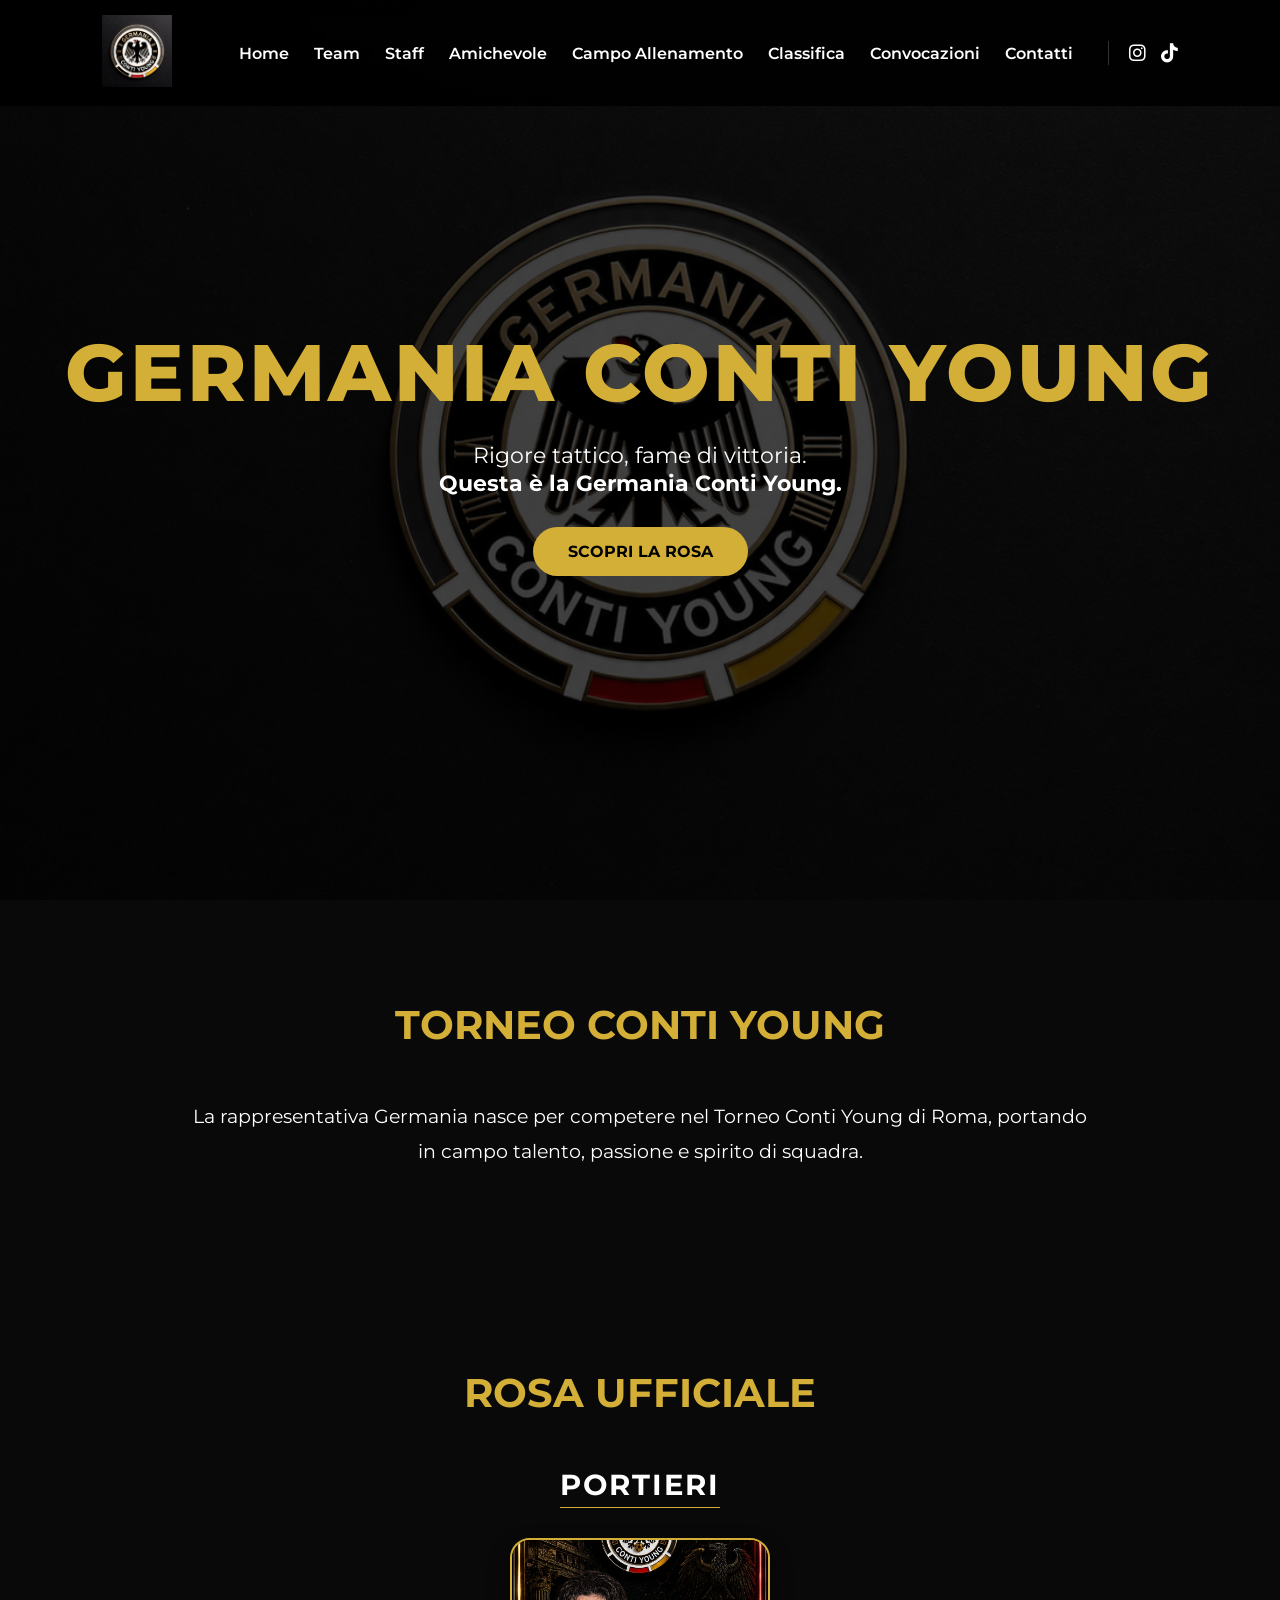
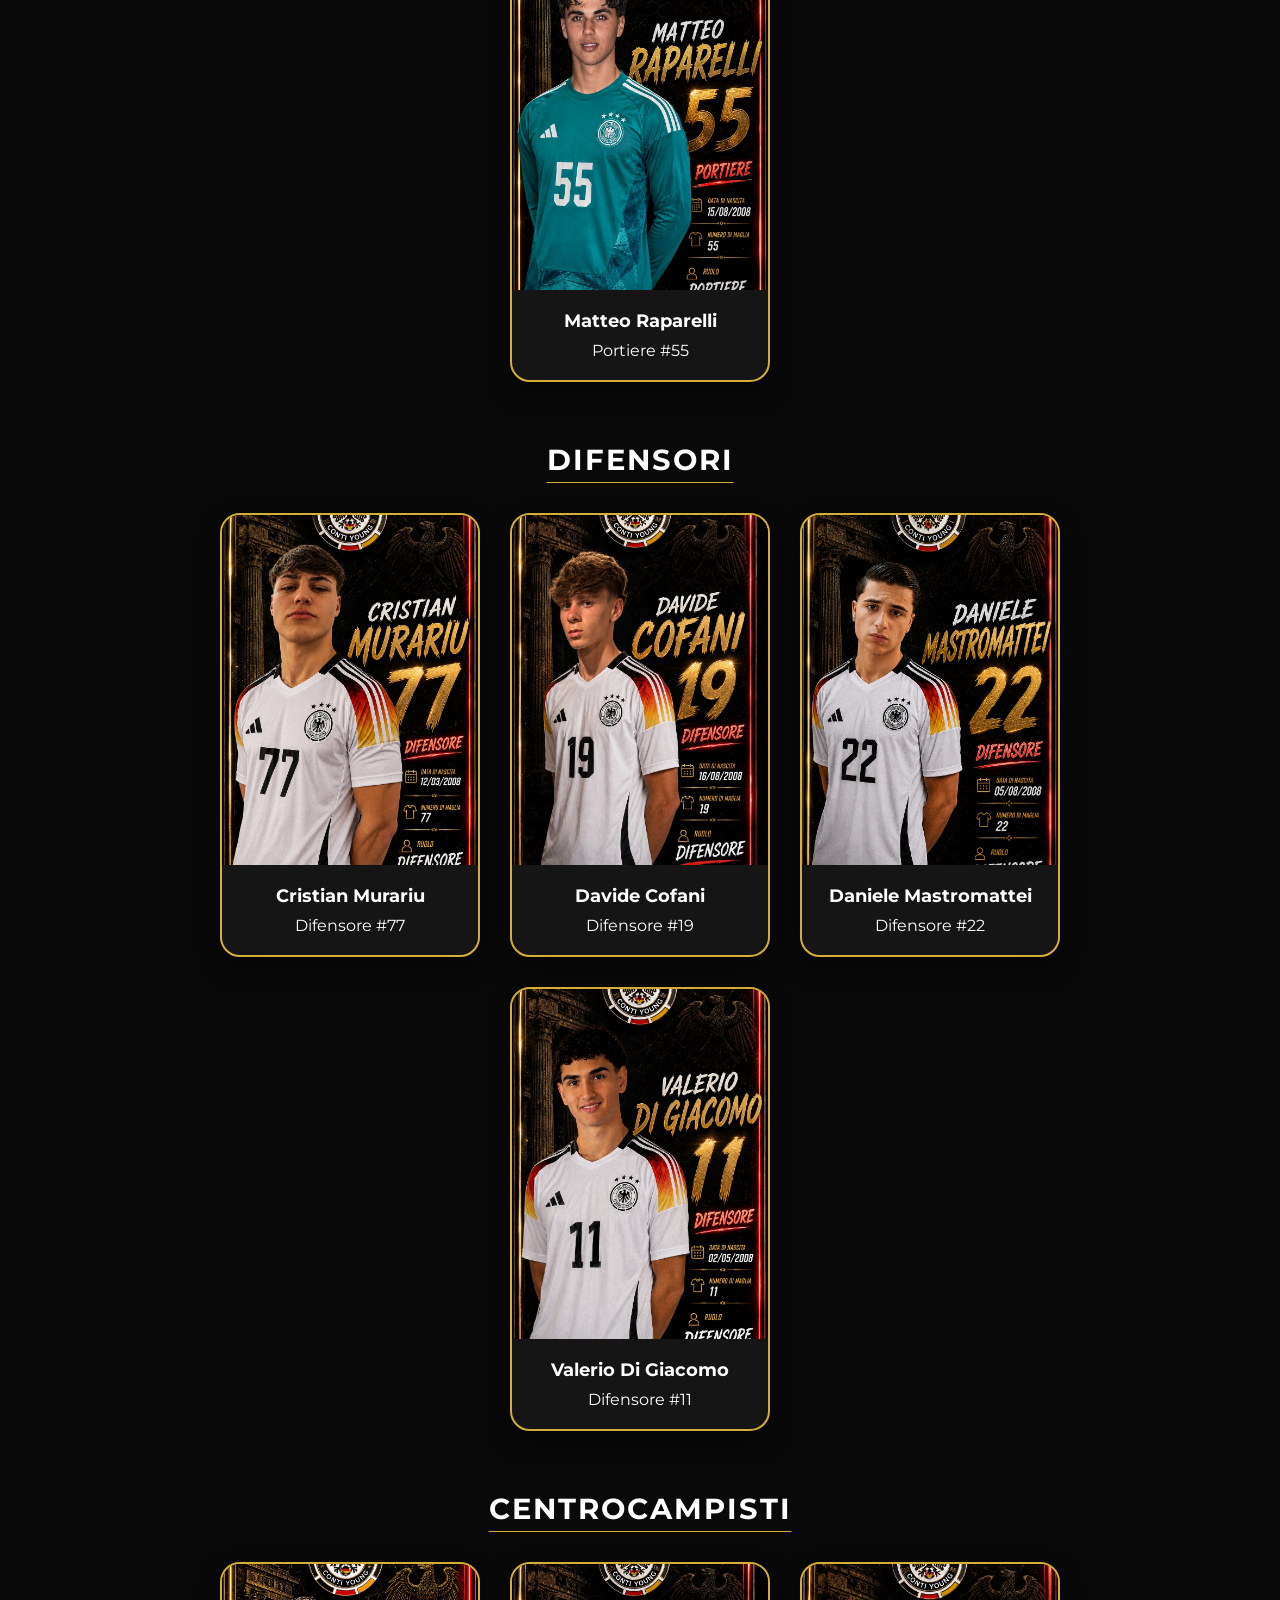
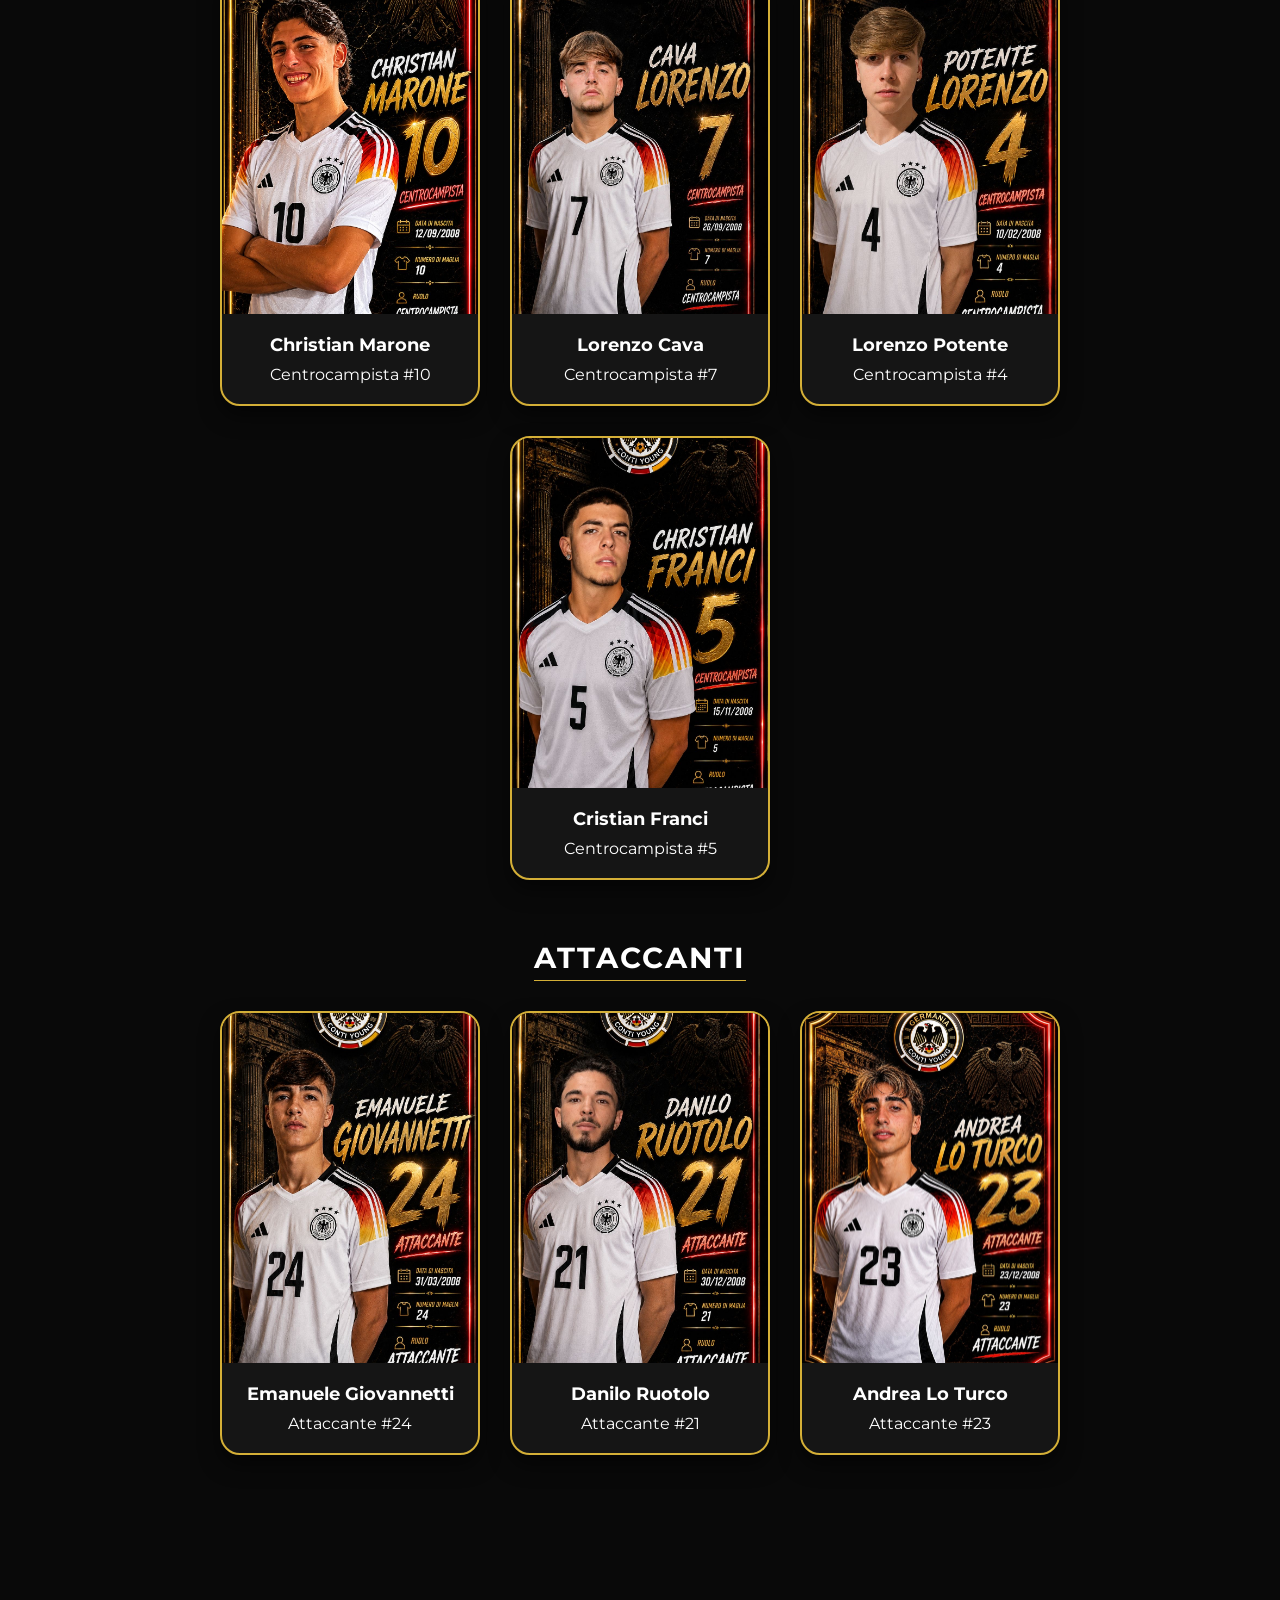
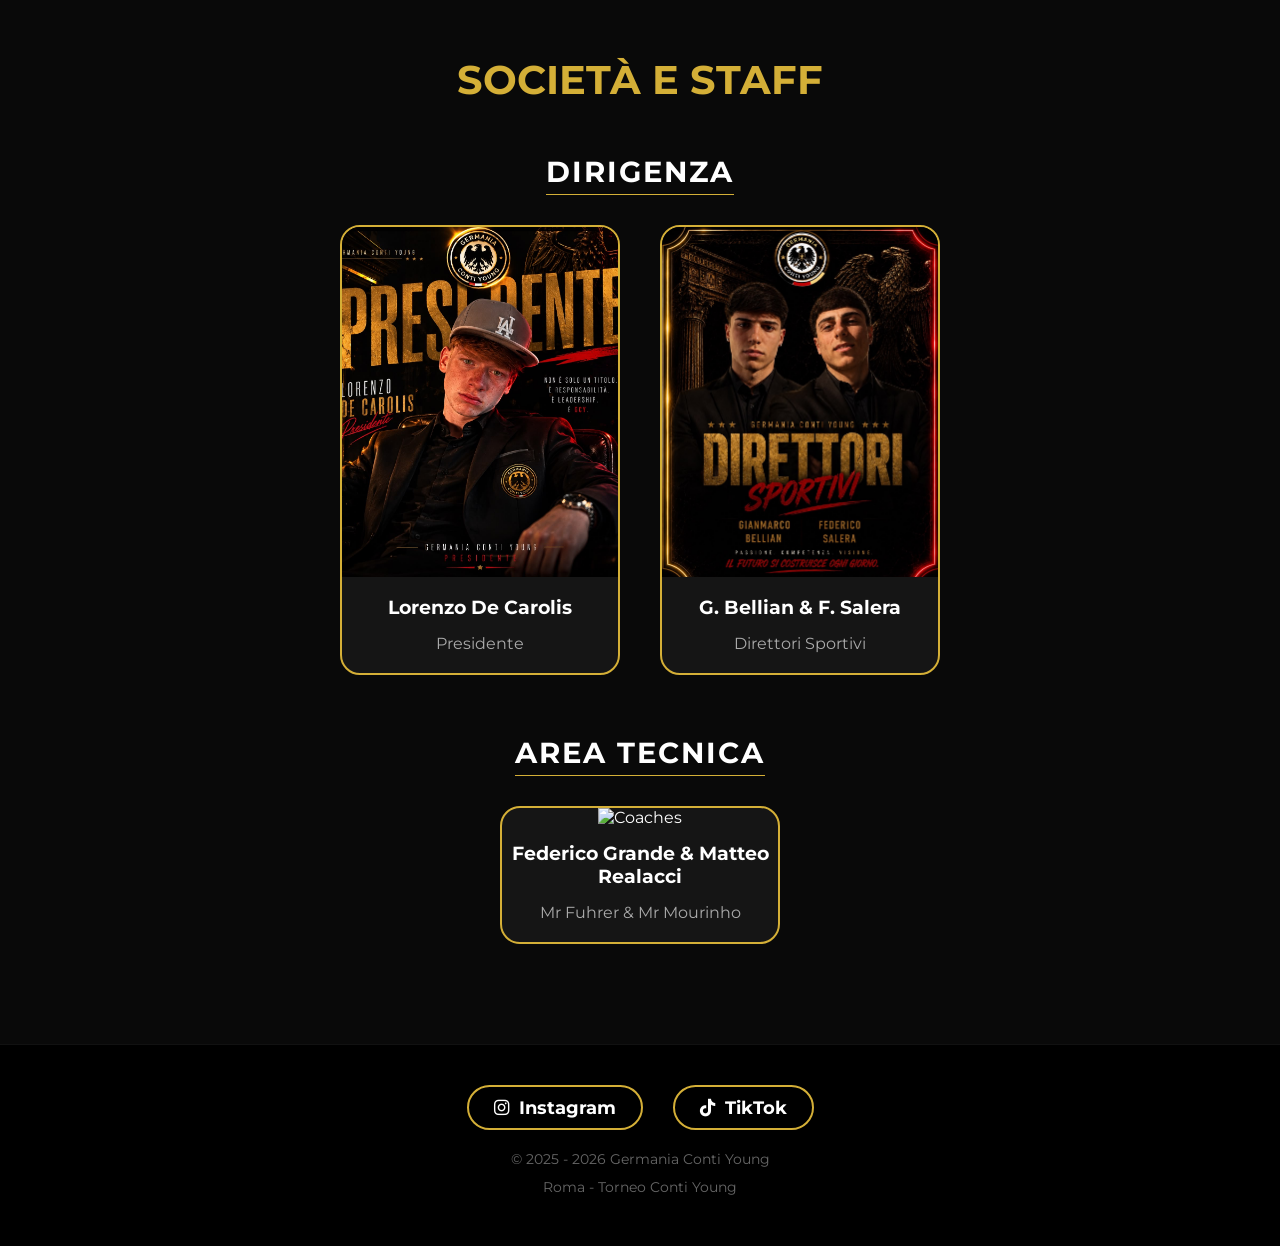
==== index.html @ 2067d57b "Update index.html" ====
<!DOCTYPE html>
<html lang="it">

<head>
    <meta charset="UTF-8">
    <!-- FORZATURA DESKTOP SU MOBILE -->
    <meta name="viewport" content="width=1200">
    <title>Germania Conti Young</title>
    <meta name="description" content="Strumento online per la gestione e il calcolo dei conti per i tornei della Germania Conti Young di Roma. Scopri la rosa ufficiale, la classifica e lo staff.">
    <link rel="icon" type="image/png" href="logoppp.JPG">
    <link rel="apple-touch-icon" href="logoppp.JPG">
    <link rel="stylesheet" href="https://cdnjs.cloudflare.com/ajax/libs/font-awesome/6.4.2/css/all.min.css">
    <link rel="stylesheet" href="style.css">
    <link href="https://fonts.googleapis.com/css2?family=Montserrat:wght@300;400;600;700;800&display=swap" rel="stylesheet">
</head>

<body>

<header>
    <nav class="navbar">
        <div class="logo">
            <img src="logoppp.JPG" alt="Logo">
        </div>
        <ul>
            <li><a href="#home">Home</a></li>
            <li><a href="#team">Team</a></li>
            <li><a href="#staff">Staff</a></li>
            <li class="dropdown">
                <a class="dropbtn">Amichevole</a>
                <div class="dropdown-content">
                    <a href="partita.html" class="dropdown-link">vs Galles</a>
                </div>
            </li>
            <li><a href="campo.html">Campo Allenamento</a></li>
            <li><a href="classifica.html">Classifica</a></li>
            <!-- NUOVA VOCE MENU CONVOCAZIONI -->
            <li><a href="convocazioni.html">Convocazioni</a></li>
            <!-- VOCE RIPRISTINATA -->
            <li><a href="#contatti">Contatti</a></li>
            <li class="nav-social">
                <a href="https://www.instagram.com/germania_torneicontiyoung?utm_source=qr" target="_blank" aria-label="Instagram"><i class="fab fa-instagram"></i></a>
                <a href="https://www.tiktok.com/@germania_torneiconti2k26?_r=1&_t=ZN-96xFqH0A2fG" target="_blank" aria-label="TikTok"><i class="fab fa-tiktok"></i></a>
            </li>
        </ul>
    </nav>

    <div class="hero" id="home">
        <div class="overlay"></div>
        <div class="hero-content">
            <h1>GERMANIA CONTI YOUNG</h1>
            <p>Rigore tattico, fame di vittoria.<br>
                <b>Questa è la Germania Conti Young.</b></p>
            <a href="#team" class="btn">SCOPRI LA ROSA</a>
        </div>
    </div>
</header>

<section class="about">
    <h2>TORNEO CONTI YOUNG</h2>
    <p>
        La rappresentativa Germania nasce per competere nel Torneo Conti Young di Roma,
        portando in campo talento, passione e spirito di squadra.
    </p>
</section>

<section id="team">
    <h2>ROSA UFFICIALE</h2>

    <h3 class="role-title">PORTIERI</h3>
    <div class="cards" style="margin-bottom: 60px;">
        <div class="player-card" style="cursor: pointer;" onclick="window.open('giocatore.html?id=raparelli', '_blank')">
            <img src="rapa.JPG" alt="Matteo Raparelli">
            <div class="info">
                <h3>Matteo Raparelli</h3>
                <p>Portiere #55</p>
            </div>
        </div>
    </div>

    <h3 class="role-title">DIFENSORI</h3>
    <div class="cards" style="margin-bottom: 60px;">
        <div class="player-card" style="cursor: pointer;" onclick="window.open('giocatore.html?id=muraru', '_blank')">
            <img src="ciccio.JPG" alt="Cristian Muraru">
            <div class="info">
                <h3>Cristian Murariu</h3>
                <p>Difensore #77</p>
            </div>
        </div>

        <div class="player-card" style="cursor: pointer;" onclick="window.open('giocatore.html?id=cofani', '_blank')">
            <img src="jag.JPG" alt="Jaguaro">
            <div class="info">
                <h3>Davide Cofani</h3>
                <p>Difensore #19</p>
            </div>
        </div>

        <div class="player-card" style="cursor: pointer;" onclick="window.open('giocatore.html?id=mastromattei', '_blank')">
            <img src="mastro.JPG" alt="Daniele Mastromattei">
            <div class="info">
                <h3>Daniele Mastromattei</h3>
                <p>Difensore #22</p>
            </div>
        </div>

        <div class="player-card" style="cursor: pointer;" onclick="window.open('giocatore.html?id=digiacomo', '_blank')">
            <img src="diggia.JPG" alt="Valerio Di Giacomo">
            <div class="info">
                <h3>Valerio Di Giacomo</h3>
                <p>Difensore #11</p>
            </div>
        </div>
    </div>

    <h3 class="role-title">CENTROCAMPISTI</h3>
    <div class="cards" style="margin-bottom: 60px;">
        <div class="player-card" style="cursor: pointer;" onclick="window.open('giocatore.html?id=marone', '_blank')">
            <img src="wallu.JPG" alt="Christian Marone">
            <div class="info">
                <h3>Christian Marone</h3>
                <p>Centrocampista #10</p>
            </div>
        </div>

        <div class="player-card" style="cursor: pointer;" onclick="window.open('giocatore.html?id=cava', '_blank')">
            <img src="dude.JPG" alt="Lorenzo Cava">
            <div class="info">
                <h3>Lorenzo Cava</h3>
                <p>Centrocampista #7</p>
            </div>
        </div>

        <div class="player-card" style="cursor: pointer;" onclick="window.open('giocatore.html?id=potente', '_blank')">
            <img src="potix.JPG" alt="Lorenzo Potente">
            <div class="info">
                <h3>Lorenzo Potente</h3>
                <p>Centrocampista #4</p>
            </div>
        </div>

        <div class="player-card" style="cursor: pointer;" onclick="window.open('giocatore.html?id=franci', '_blank')">
            <img src="bryan.JPG" alt="Cristian Franci">
            <div class="info">
                <h3>Cristian Franci</h3>
                <p>Centrocampista #5</p>
            </div>
        </div>
    </div>

    <h3 class="role-title">ATTACCANTI</h3>
    <div class="cards">
        <div class="player-card" style="cursor: pointer;" onclick="window.open('giocatore.html?id=giovannetti', '_blank')">
            <img src="giova.JPG" alt="Emanuele Giovannetti">
            <div class="info">
                <h3>Emanuele Giovannetti</h3>
                <p>Attaccante #24</p>
            </div>
        </div>

        <div class="player-card" style="cursor: pointer;" onclick="window.open('giocatore.html?id=ruotolo', '_blank')">
            <img src="chinese.JPG" alt="Danilo Ruotolo">
            <div class="info">
                <h3>Danilo Ruotolo</h3>
                <p>Attaccante #21</p>
            </div>
        </div>

        <div class="player-card" style="cursor: pointer;" onclick="window.open('giocatore.html?id=loturco', '_blank')">
            <img src="lo turco.JPG" alt="Andrea Lo Turco">
            <div class="info">
                <h3>Andrea Lo Turco</h3>
                <p>Attaccante #23</p>
            </div>
        </div>
    </div>
</section>

<section id="staff">
    <h2>SOCIETÀ E STAFF</h2>
    
    <h3 class="role-title">DIRIGENZA</h3>
    <div class="staff-grid" style="margin-bottom: 60px;">
        <div class="staff-card">
            <img src="pres.JPG" alt="Lorenzo De Carolis - Presidente">
            <h3>Lorenzo De Carolis</h3>
            <p>Presidente</p>
        </div>
        
        <div class="staff-card">
            <img src="ds.JPG" alt="Gianmarco Bellian & Federico Salera - Direttori Sportivi">
            <h3>G. Bellian & F. Salera</h3>
            <p>Direttori Sportivi</p>
        </div>
    </div>

    <h3 class="role-title">AREA TECNICA</h3>
    <div class="staff-grid">
        <div class="staff-card">
            <img src="coaches.JPG" alt="Coaches">
            <h3>Federico Grande & Matteo Realacci</h3>
            <p>Mr Fuhrer & Mr Mourinho</p>
        </div>
    </div>
</section>

<footer id="contatti">
    <div class="footer-social">
        <a href="https://www.instagram.com/germania_torneicontiyoung?utm_source=qr" target="_blank" class="instagram"><i class="fab fa-instagram"></i> Instagram</a>
        <a href="https://www.tiktok.com/@germania_torneiconti2k26?_r=1&_t=ZN-96xFqH0A2fG" target="_blank" class="tiktok"><i class="fab fa-tiktok"></i> TikTok</a>
    </div>
    <p style="margin-top: 20px;">© 2025 - 2026 Germania Conti Young</p>
    <p>Roma - Torneo Conti Young</p>
</footer>

<script src="script.js"></script>
</body>
</html>
---- style.css ----
/* ==========================================
   STILI DI BASE E STRUTTURA DEL SITO
   ========================================== */
* {
    margin: 0;
    padding: 0;
    box-sizing: border-box;
    font-family: 'Montserrat', sans-serif;
    scroll-behavior: smooth;
}

body {
    background: #090909;
    color: white;
    overflow-x: hidden;
}

/* NAVBAR FISSA IN ALTO */
.navbar {
    position: fixed;
    top: 0;
    width: 100%;
    display: flex;
    justify-content: space-between;
    align-items: center;
    padding: 15px 8%;
    background: rgba(0, 0, 0, 0.9);
    backdrop-filter: blur(10px);
    z-index: 1000;
}

.logo img {
    width: 70px;
}

.navbar ul {
    display: flex;
    gap: 25px;
    list-style: none;
    align-items: center;
}

.navbar a {
    text-decoration: none;
    color: white;
    font-weight: 600;
    transition: .3s;
    cursor: pointer;
}

.navbar a:hover {
    color: #d4af37;
}

/* ICONE SOCIAL NAVBAR */
.nav-social {
    display: flex;
    gap: 15px;
    margin-left: 10px;
    border-left: 1px solid #333;
    padding-left: 20px;
}

.nav-social a {
    font-size: 1.2rem;
    transition: 0.3s ease;
    color: white;
}

.nav-social a:hover {
    transform: scale(1.2);
    color: #d4af37;
}

/* MENU A TENDINA (DROPDOWN) */
.dropdown {
    position: relative;
    display: inline-block;
}

.dropdown .dropbtn {
    padding: 10px 0;
    user-select: none;
}

.dropdown-content {
    display: none;
    position: absolute;
    top: 100%;
    left: 50%;
    transform: translateX(-50%);
    background: #151515;
    border: 2px solid #d4af37;
    border-radius: 12px;
    min-width: 200px;
    box-shadow: 0px 8px 20px rgba(0, 0, 0, 0.6);
    z-index: 1100;
    overflow: hidden;
    margin-top: 5px;
}

/* MOSTRA IL MENU DROPDOWN AL PASSAGGIO DEL MOUSE (HOVER) */
.dropdown:hover .dropdown-content {
    display: flex;
    flex-direction: column;
}

.dropdown-link {
    padding: 15px 20px;
    color: white !important;
    text-align: center;
    font-weight: 600;
    text-transform: uppercase;
    font-size: 0.9rem;
    letter-spacing: 1px;
    border-bottom: 1px solid #252525;
    transition: .3s ease;
    display: block;
}

.dropdown-link:last-child {
    border-bottom: none;
}

.dropdown-link:hover {
    background: #d4af37;
    color: black !important;
}

/* HERO STRUTTURA - RIPRISTINATO SFONDO ORIGINALE */
.hero {
    height: 100vh;
    background: url('logo Germania.PNG');
    background-size: cover;
    background-position: center;
    position: relative;
    display: flex;
    justify-content: center;
    align-items: center;
    text-align: center;
}

.overlay {
    position: absolute;
    width: 100%;
    height: 100%;
    background: rgba(0, 0, 0, .75);
}

.hero-content {
    position: relative;
    z-index: 2;
}

.hero h1 {
    font-size: 5rem;
    font-weight: 800;
    color: #d4af37;
    letter-spacing: 3px;
}

.hero p {
    margin-top: 20px;
    font-size: 1.4rem;
}

.btn {
    display: inline-block;
    margin-top: 30px;
    padding: 15px 35px;
    background: #d4af37;
    color: black;
    font-weight: 700;
    text-decoration: none;
    border-radius: 50px;
    transition: .4s;
}

.btn:hover {
    transform: translateY(-5px);
}

/* SEZIONI E CORREZIONE SCROLL-MARGIN */
section {
    padding: 100px 10%;
    scroll-margin-top: 140px;
}

h2 {
    text-align: center;
    margin-bottom: 50px;
    font-size: 2.5rem;
    color: #d4af37;
    text-transform: uppercase;
}

.role-title {
    text-align: center;
    font-size: 1.8rem;
    color: #ffffff;
    margin-bottom: 30px;
    letter-spacing: 2px;
    border-bottom: 1px solid #d4af37;
    display: inline-block;
    left: 50%;
    transform: translateX(-50%);
    position: relative;
    padding-bottom: 5px;
}

.about p {
    max-width: 900px;
    margin: auto;
    text-align: center;
    font-size: 1.2rem;
    line-height: 1.8;
}

/* CARD CONTENITORI E FIGURINE REATTIVE - RIPRISTINATI I CONTORNI GRANDI */
.cards {
    display: flex;
    justify-content: center;
    gap: 30px;
    flex-wrap: wrap;
}

.player-card {
    width: 260px;
    background: #151515;
    border-radius: 20px;
    overflow: hidden;
    border: 2px solid #d4af37; /* Bordo grande originale */
    box-shadow: 0 10px 20px rgba(0, 0, 0, .5);
    transition: transform 0.3s ease, box-shadow 0.3s ease;
}

.player-card:hover {
    transform: translateY(-8px);
    box-shadow: 0 15px 25px rgba(212, 175, 55, 0.3);
}

.player-card img {
    width: 100%;
    height: 350px;
    object-fit: cover;
    display: block;
}

.info {
    padding: 20px;
    text-align: center;
}

.info h3 {
    margin-bottom: 10px;
    font-size: 1.1rem;
}

/* STAFF ED ALLENATORI */
.staff-grid {
    display: flex;
    justify-content: center;
    gap: 40px;
    flex-wrap: wrap;
}

.staff-card {
    width: 280px;
    background: #151515;
    border-radius: 20px;
    overflow: hidden;
    text-align: center;
    border: 2px solid #d4af37;
}

.staff-card img {
    width: 100%;
    height: 350px;
    object-fit: cover;
}

.staff-card h3 {
    margin: 15px 0;
}

.staff-card p {
    padding-bottom: 20px;
    color: #aaa;
}

/* RISULTATI */
.result-card {
    max-width: 700px;
    margin: auto;
    background: linear-gradient(135deg, #111, #222);
    padding: 50px;
    text-align: center;
    border: 2px solid #d4af37;
    border-radius: 20px;
}

.result-card h3 {
    font-size: 2rem;
    color: #d4af37;
    margin-bottom: 10px;
}

.result-card span {
    color: #888;
    font-size: .9rem;
}

/* CARD MVP AGGIORNATA: IMMAGINE INTERA */
.mvp-card-vertical {
    max-width: 500px;
    margin: auto;
    background: #151515;
    border: 2px solid #d4af37;
    border-radius: 20px;
    overflow: hidden;
    display: flex;
    flex-direction: column; 
    align-items: center;
    box-shadow: 0 10px 25px rgba(0,0,0,0.5);
}

.mvp-card-vertical img {
    width: 100%;
    height: auto;
    max-height: 550px;
    object-fit: contain;
    display: block;
    background: #090909;
}

.mvp-card-vertical .info {
    padding: 25px;
    text-align: center;
    width: 100%;
    background: #151515;
}

.mvp-card-vertical .info h3 {
    font-size: 1.6rem;
    color: #d4af37;
    margin-bottom: 12px;
}

.mvp-card-vertical .info p {
    font-size: 1.05rem;
    line-height: 1.6;
    color: #ffffff;
}

/* SOCIAL FOOTER SECTION */
.footer-social {
    display: flex;
    justify-content: center;
    gap: 30px;
    margin-bottom: 10px;
}

.footer-social a {
    text-decoration: none;
    color: white;
    font-weight: 700;
    font-size: 1.1rem;
    padding: 10px 25px;
    border-radius: 50px;
    border: 2px solid #d4af37;
    transition: 0.3s ease;
    display: inline-flex;
    align-items: center;
    gap: 10px;
}

.footer-social a:hover {
    background: #d4af37;
    color: black;
    transform: translateY(-3px);
}

footer {
    background: black;
    padding: 40px 0;
    text-align: center;
    color: #666;
    font-size: .9rem;
    border-top: 1px solid #111;
}

footer p {
    margin-bottom: 10px;
}
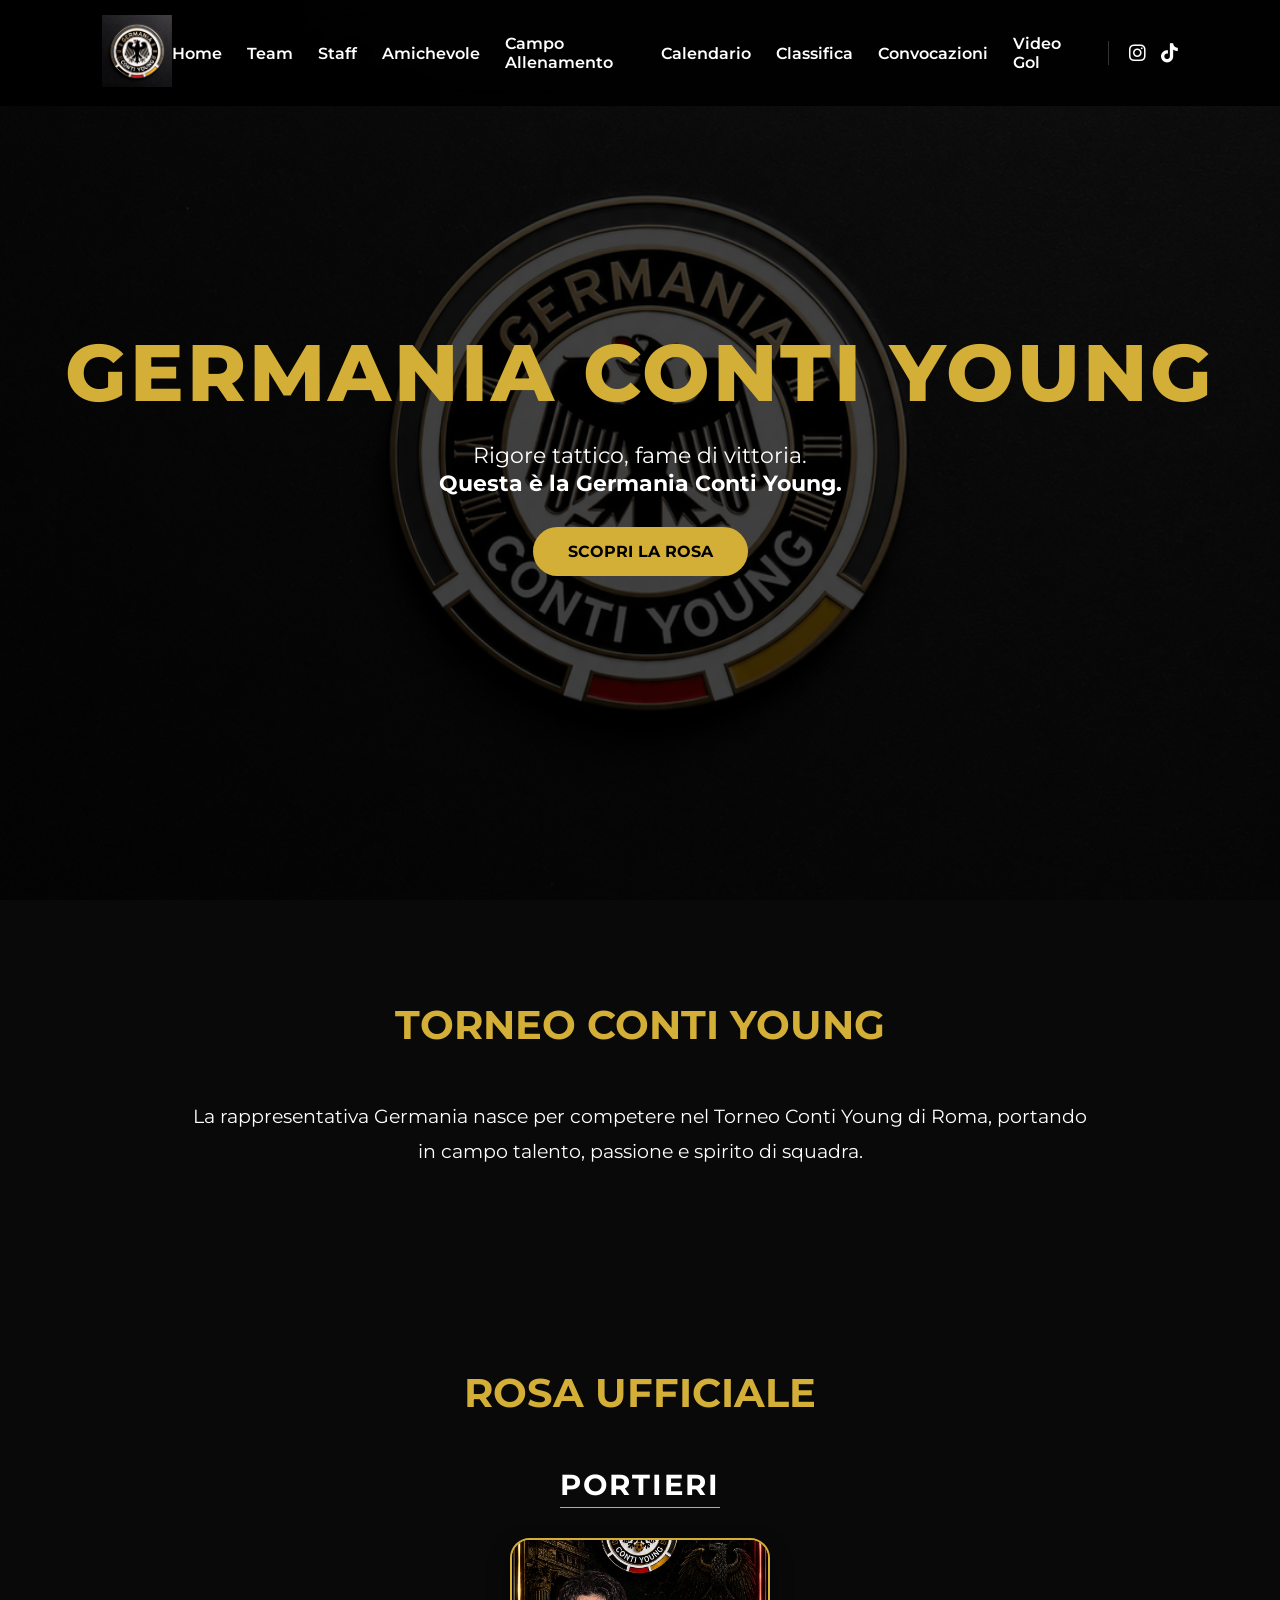
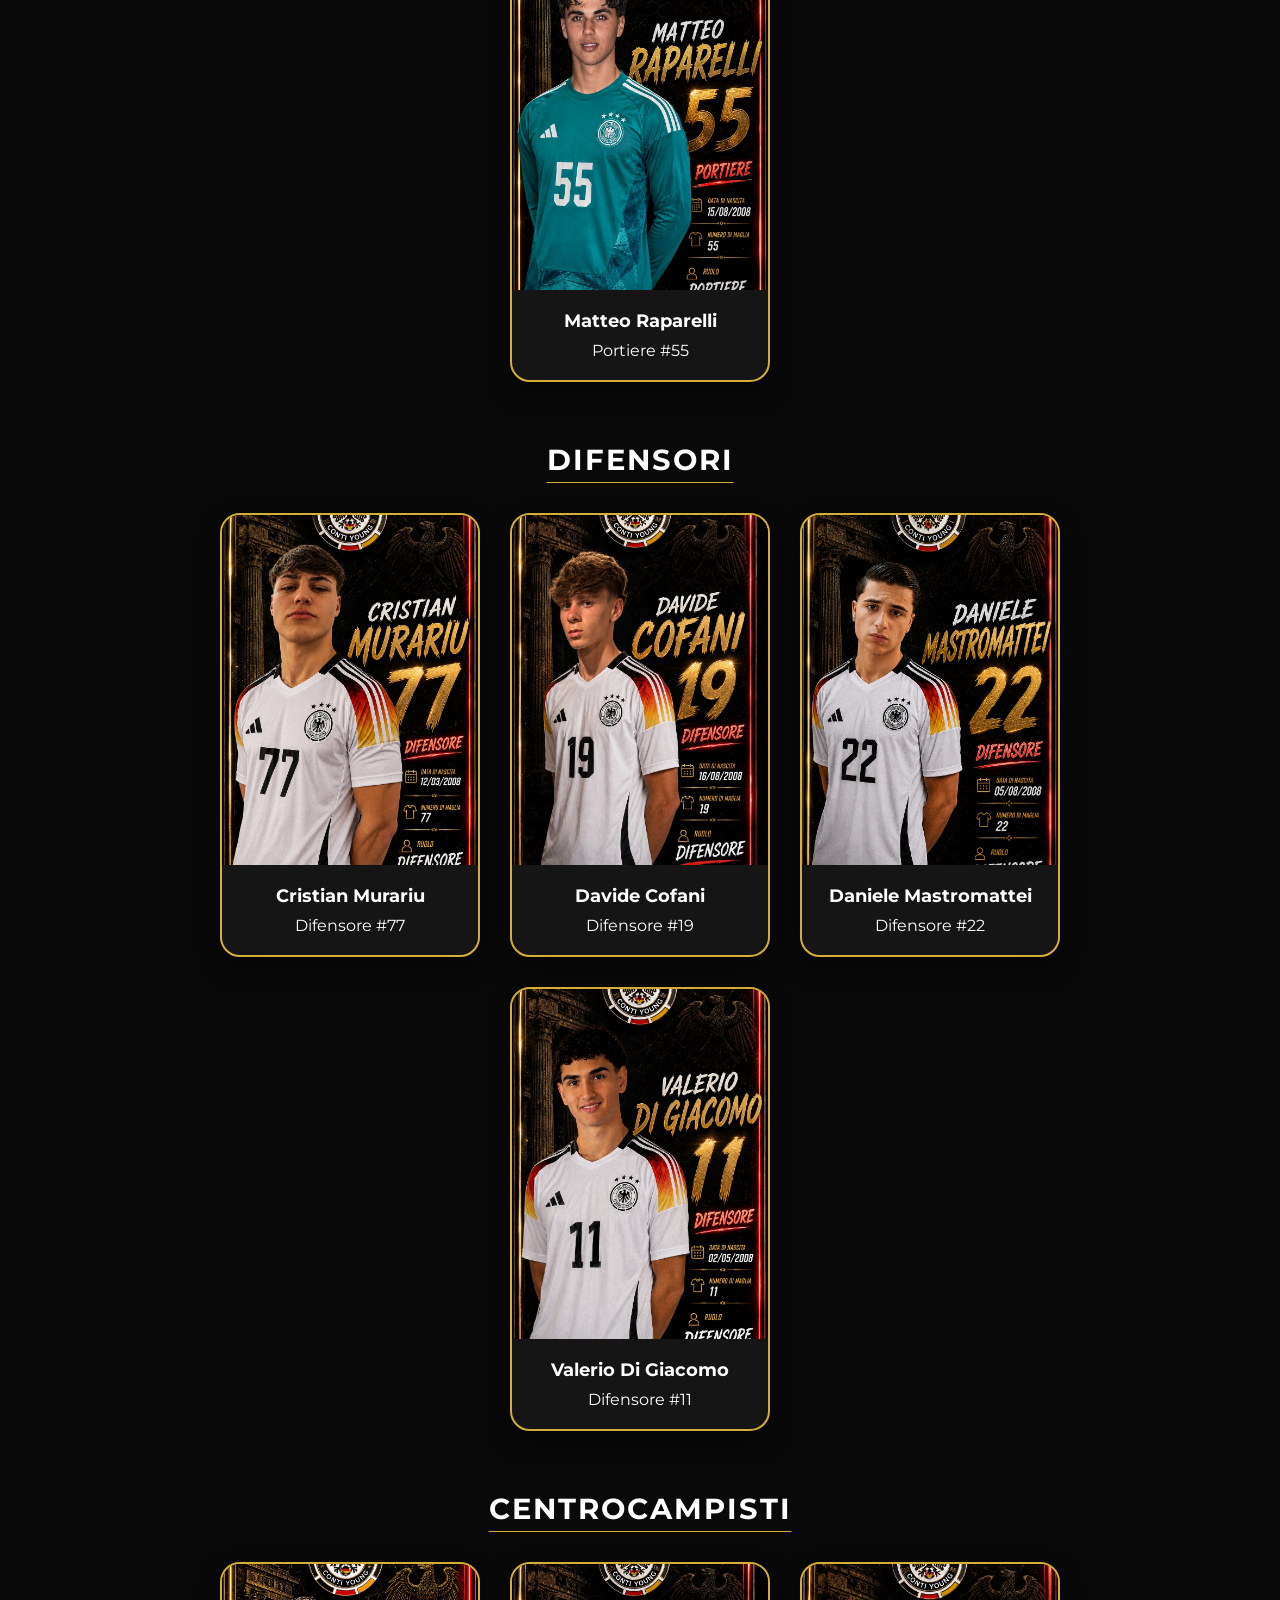
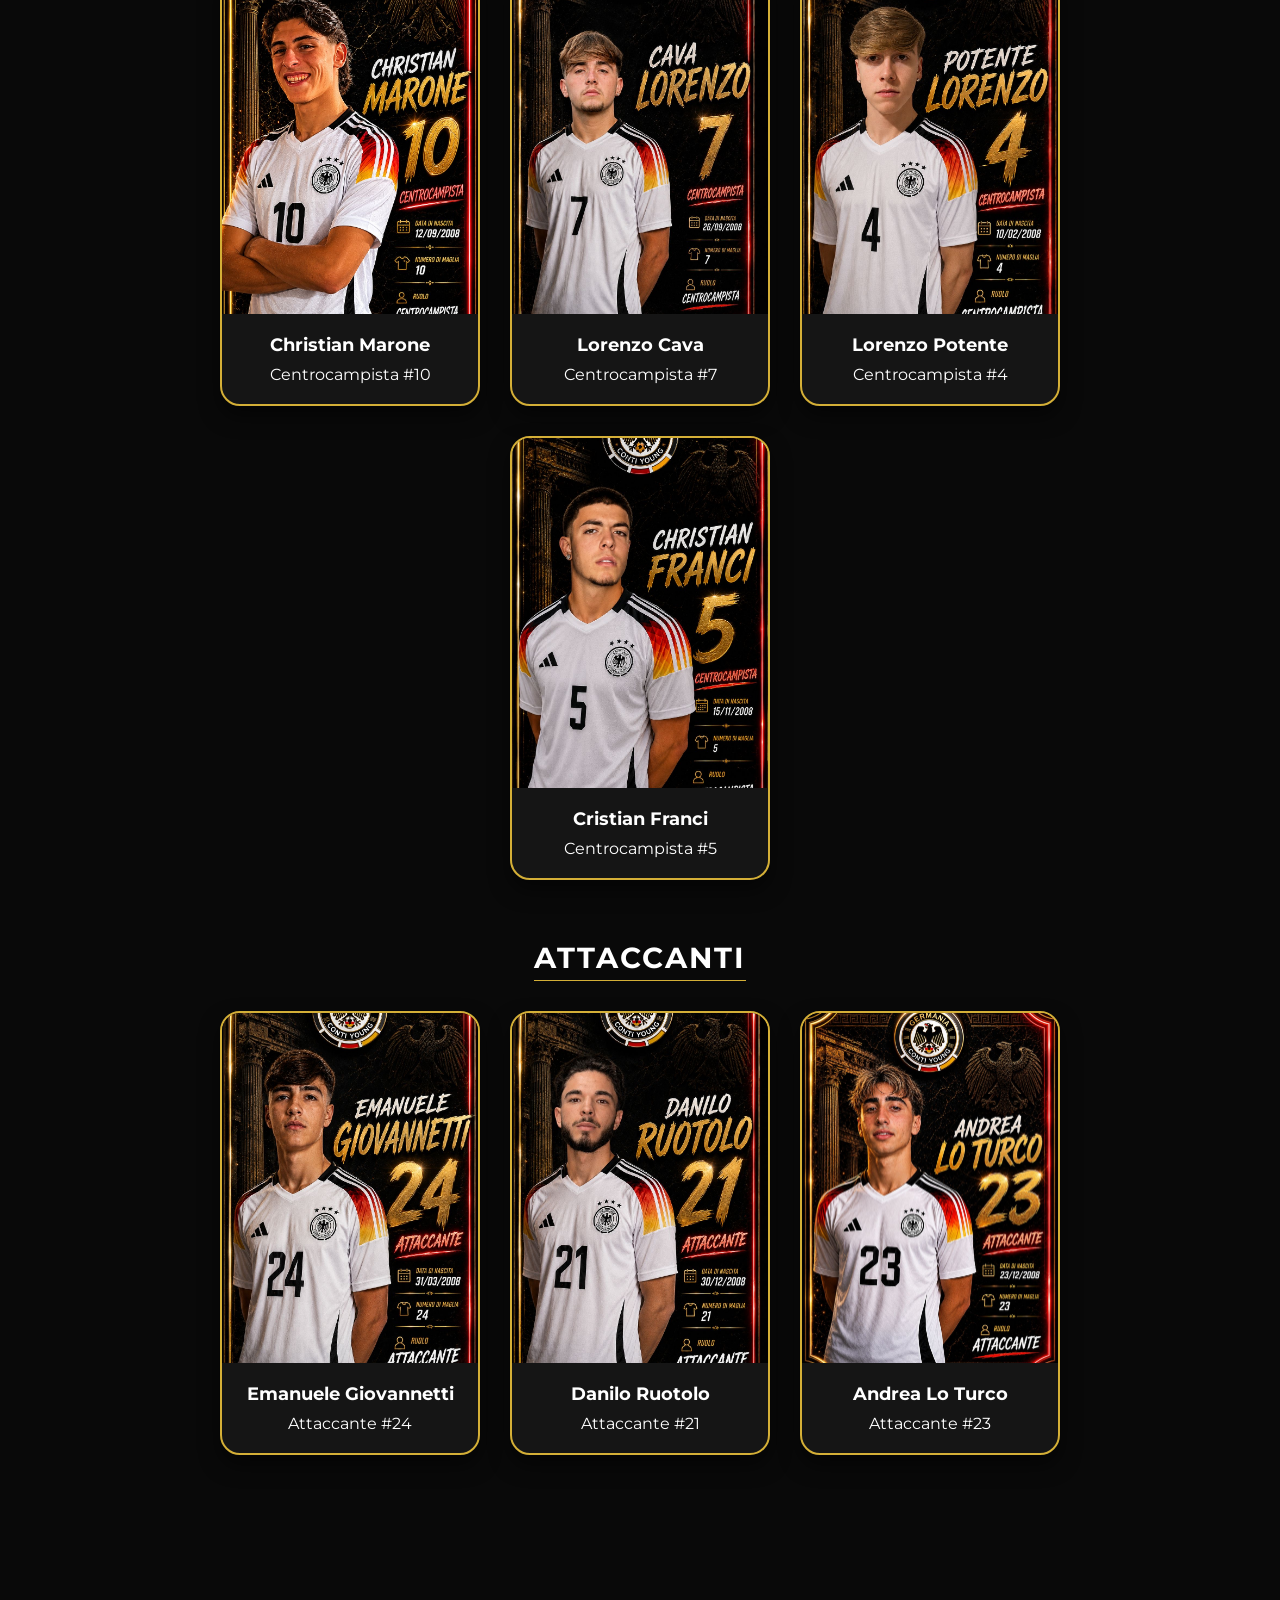
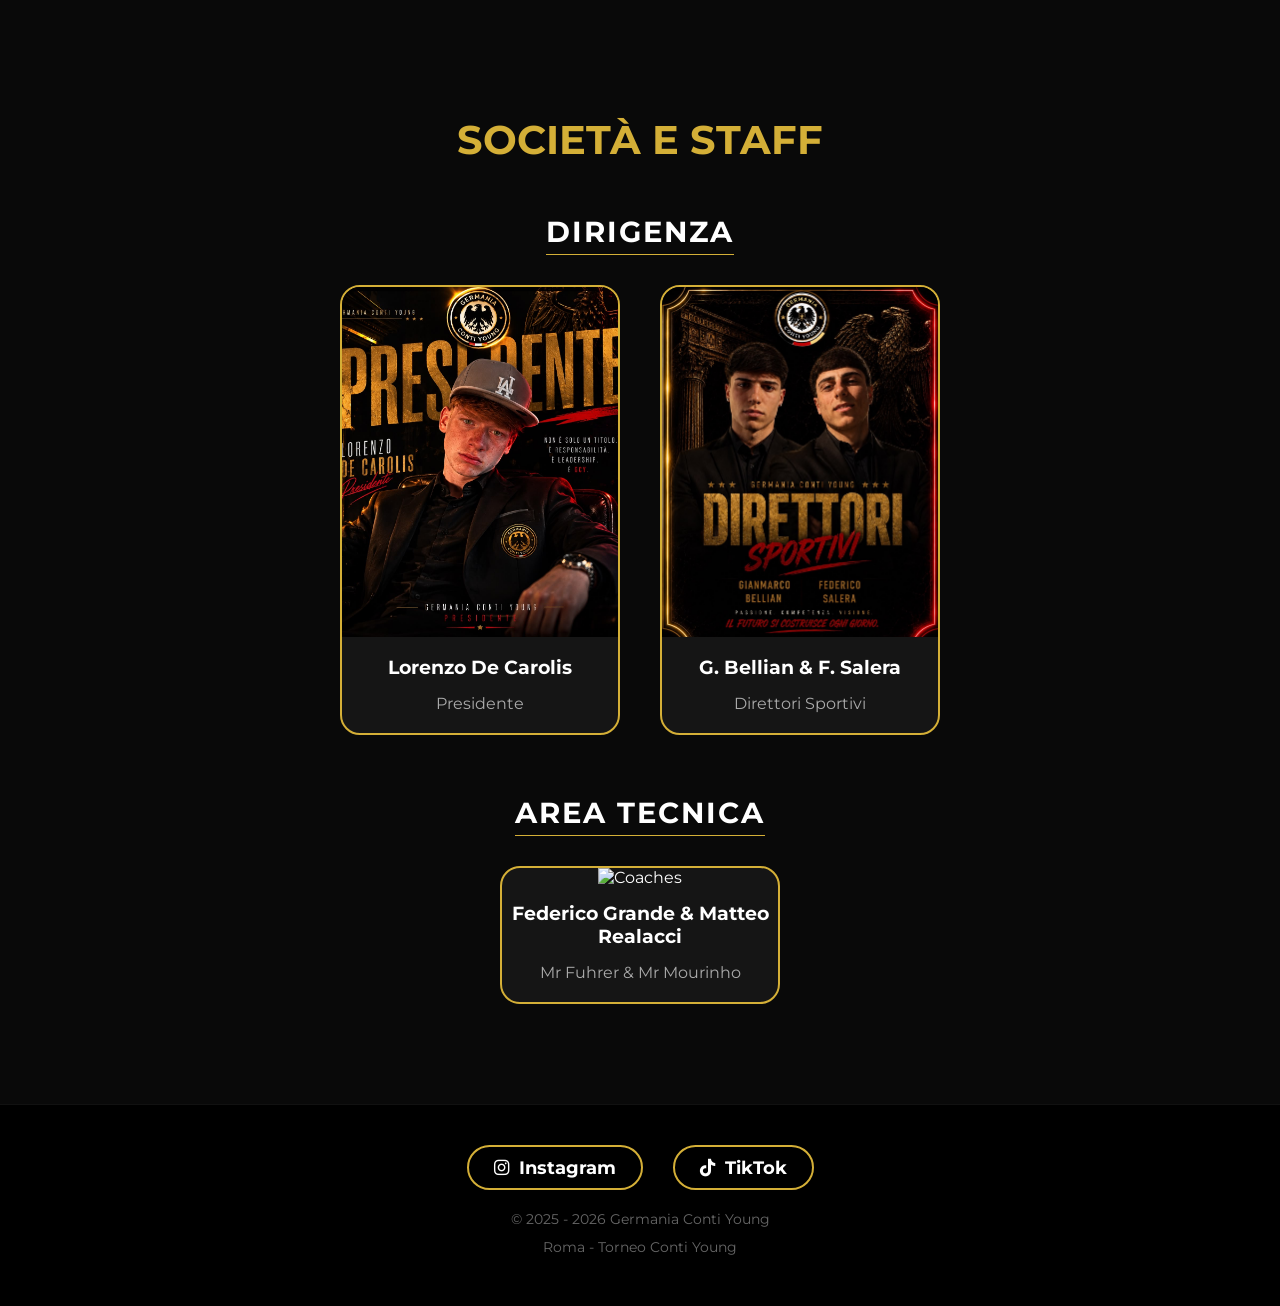
==== commit 13c6842c: "Add files via upload" ====
--- a/index.html
+++ b/index.html
@@ -3,12 +3,11 @@
 
 <head>
     <meta charset="UTF-8">
-    <!-- FORZATURA DESKTOP SU MOBILE -->
     <meta name="viewport" content="width=1200">
     <title>Germania Conti Young</title>
     <meta name="description" content="Strumento online per la gestione e il calcolo dei conti per i tornei della Germania Conti Young di Roma. Scopri la rosa ufficiale, la classifica e lo staff.">
-    <link rel="icon" type="image/png" href="logoppp.JPG">
-    <link rel="apple-touch-icon" href="logoppp.JPG">
+    <link rel="icon" type="image/png" href="favicon.png">
+    <link rel="apple-touch-icon" href="favicon.png">
     <link rel="stylesheet" href="https://cdnjs.cloudflare.com/ajax/libs/font-awesome/6.4.2/css/all.min.css">
     <link rel="stylesheet" href="style.css">
     <link href="https://fonts.googleapis.com/css2?family=Montserrat:wght@300;400;600;700;800&display=swap" rel="stylesheet">
@@ -32,11 +31,10 @@
                 </div>
             </li>
             <li><a href="campo.html">Campo Allenamento</a></li>
+            <li><a href="calendario.html">Calendario</a></li>
             <li><a href="classifica.html">Classifica</a></li>
-            <!-- NUOVA VOCE MENU CONVOCAZIONI -->
             <li><a href="convocazioni.html">Convocazioni</a></li>
-            <!-- VOCE RIPRISTINATA -->
-            <li><a href="#contatti">Contatti</a></li>
+            <li><a href="videogol.html">Video Gol</a></li>
             <li class="nav-social">
                 <a href="https://www.instagram.com/germania_torneicontiyoung?utm_source=qr" target="_blank" aria-label="Instagram"><i class="fab fa-instagram"></i></a>
                 <a href="https://www.tiktok.com/@germania_torneiconti2k26?_r=1&_t=ZN-96xFqH0A2fG" target="_blank" aria-label="TikTok"><i class="fab fa-tiktok"></i></a>
@@ -68,7 +66,7 @@
 
     <h3 class="role-title">PORTIERI</h3>
     <div class="cards" style="margin-bottom: 60px;">
-        <div class="player-card" style="cursor: pointer;" onclick="window.open('giocatore.html?id=raparelli', '_blank')">
+        <div class="player-card">
             <img src="rapa.JPG" alt="Matteo Raparelli">
             <div class="info">
                 <h3>Matteo Raparelli</h3>
@@ -79,7 +77,7 @@
 
     <h3 class="role-title">DIFENSORI</h3>
     <div class="cards" style="margin-bottom: 60px;">
-        <div class="player-card" style="cursor: pointer;" onclick="window.open('giocatore.html?id=muraru', '_blank')">
+        <div class="player-card">
             <img src="ciccio.JPG" alt="Cristian Muraru">
             <div class="info">
                 <h3>Cristian Murariu</h3>
@@ -87,7 +85,7 @@
             </div>
         </div>
 
-        <div class="player-card" style="cursor: pointer;" onclick="window.open('giocatore.html?id=cofani', '_blank')">
+        <div class="player-card">
             <img src="jag.JPG" alt="Jaguaro">
             <div class="info">
                 <h3>Davide Cofani</h3>
@@ -95,7 +93,7 @@
             </div>
         </div>
 
-        <div class="player-card" style="cursor: pointer;" onclick="window.open('giocatore.html?id=mastromattei', '_blank')">
+        <div class="player-card">
             <img src="mastro.JPG" alt="Daniele Mastromattei">
             <div class="info">
                 <h3>Daniele Mastromattei</h3>
@@ -103,7 +101,7 @@
             </div>
         </div>
 
-        <div class="player-card" style="cursor: pointer;" onclick="window.open('giocatore.html?id=digiacomo', '_blank')">
+        <div class="player-card">
             <img src="diggia.JPG" alt="Valerio Di Giacomo">
             <div class="info">
                 <h3>Valerio Di Giacomo</h3>
@@ -114,7 +112,7 @@
 
     <h3 class="role-title">CENTROCAMPISTI</h3>
     <div class="cards" style="margin-bottom: 60px;">
-        <div class="player-card" style="cursor: pointer;" onclick="window.open('giocatore.html?id=marone', '_blank')">
+        <div class="player-card">
             <img src="wallu.JPG" alt="Christian Marone">
             <div class="info">
                 <h3>Christian Marone</h3>
@@ -122,7 +120,7 @@
             </div>
         </div>
 
-        <div class="player-card" style="cursor: pointer;" onclick="window.open('giocatore.html?id=cava', '_blank')">
+        <div class="player-card">
             <img src="dude.JPG" alt="Lorenzo Cava">
             <div class="info">
                 <h3>Lorenzo Cava</h3>
@@ -130,7 +128,7 @@
             </div>
         </div>
 
-        <div class="player-card" style="cursor: pointer;" onclick="window.open('giocatore.html?id=potente', '_blank')">
+        <div class="player-card">
             <img src="potix.JPG" alt="Lorenzo Potente">
             <div class="info">
                 <h3>Lorenzo Potente</h3>
@@ -138,7 +136,7 @@
             </div>
         </div>
 
-        <div class="player-card" style="cursor: pointer;" onclick="window.open('giocatore.html?id=franci', '_blank')">
+        <div class="player-card">
             <img src="bryan.JPG" alt="Cristian Franci">
             <div class="info">
                 <h3>Cristian Franci</h3>
@@ -148,8 +146,8 @@
     </div>
 
     <h3 class="role-title">ATTACCANTI</h3>
-    <div class="cards">
-        <div class="player-card" style="cursor: pointer;" onclick="window.open('giocatore.html?id=giovannetti', '_blank')">
+    <div class="cards" style="margin-bottom: 60px;">
+        <div class="player-card">
             <img src="giova.JPG" alt="Emanuele Giovannetti">
             <div class="info">
                 <h3>Emanuele Giovannetti</h3>
@@ -157,7 +155,7 @@
             </div>
         </div>
 
-        <div class="player-card" style="cursor: pointer;" onclick="window.open('giocatore.html?id=ruotolo', '_blank')">
+        <div class="player-card">
             <img src="chinese.JPG" alt="Danilo Ruotolo">
             <div class="info">
                 <h3>Danilo Ruotolo</h3>
@@ -165,7 +163,7 @@
             </div>
         </div>
 
-        <div class="player-card" style="cursor: pointer;" onclick="window.open('giocatore.html?id=loturco', '_blank')">
+        <div class="player-card">
             <img src="lo turco.JPG" alt="Andrea Lo Turco">
             <div class="info">
                 <h3>Andrea Lo Turco</h3>
@@ -213,5 +211,6 @@
 </footer>
 
 <script src="script.js"></script>
+
 </body>
-</html>
+</html>
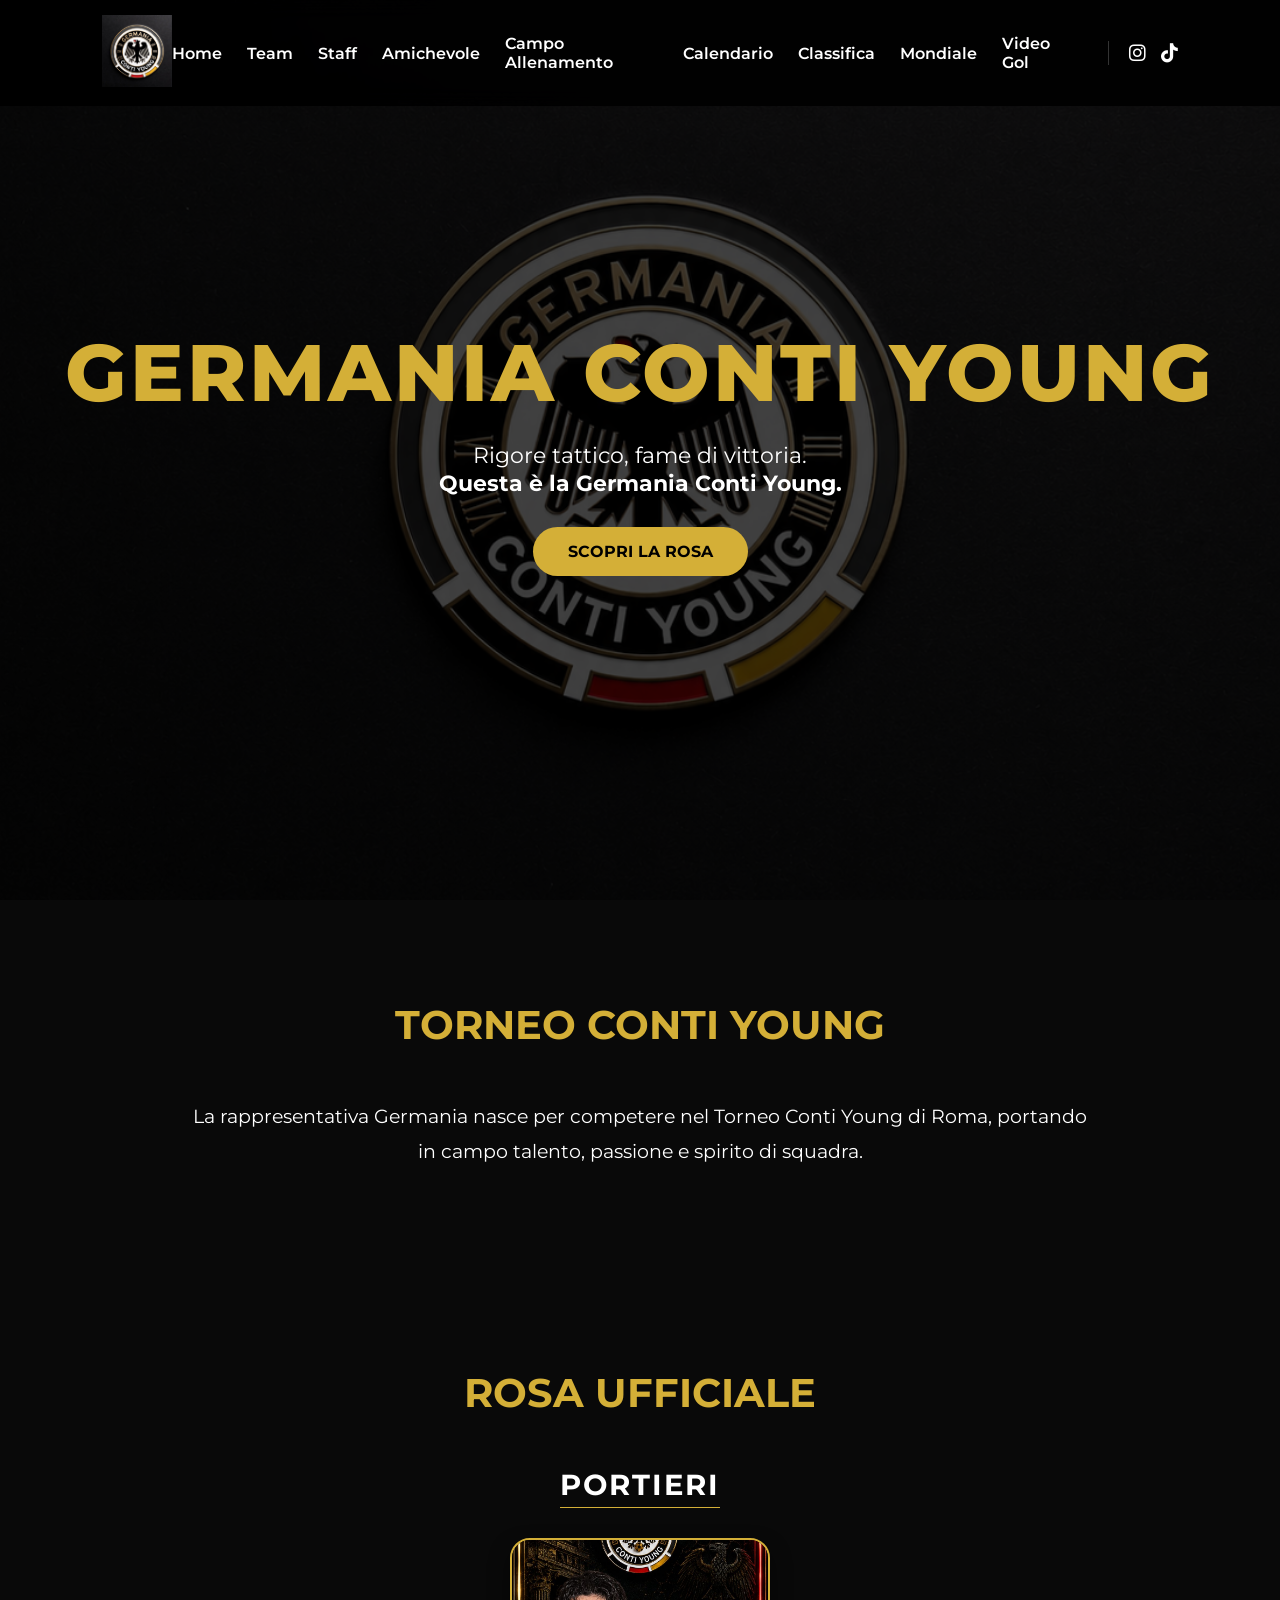
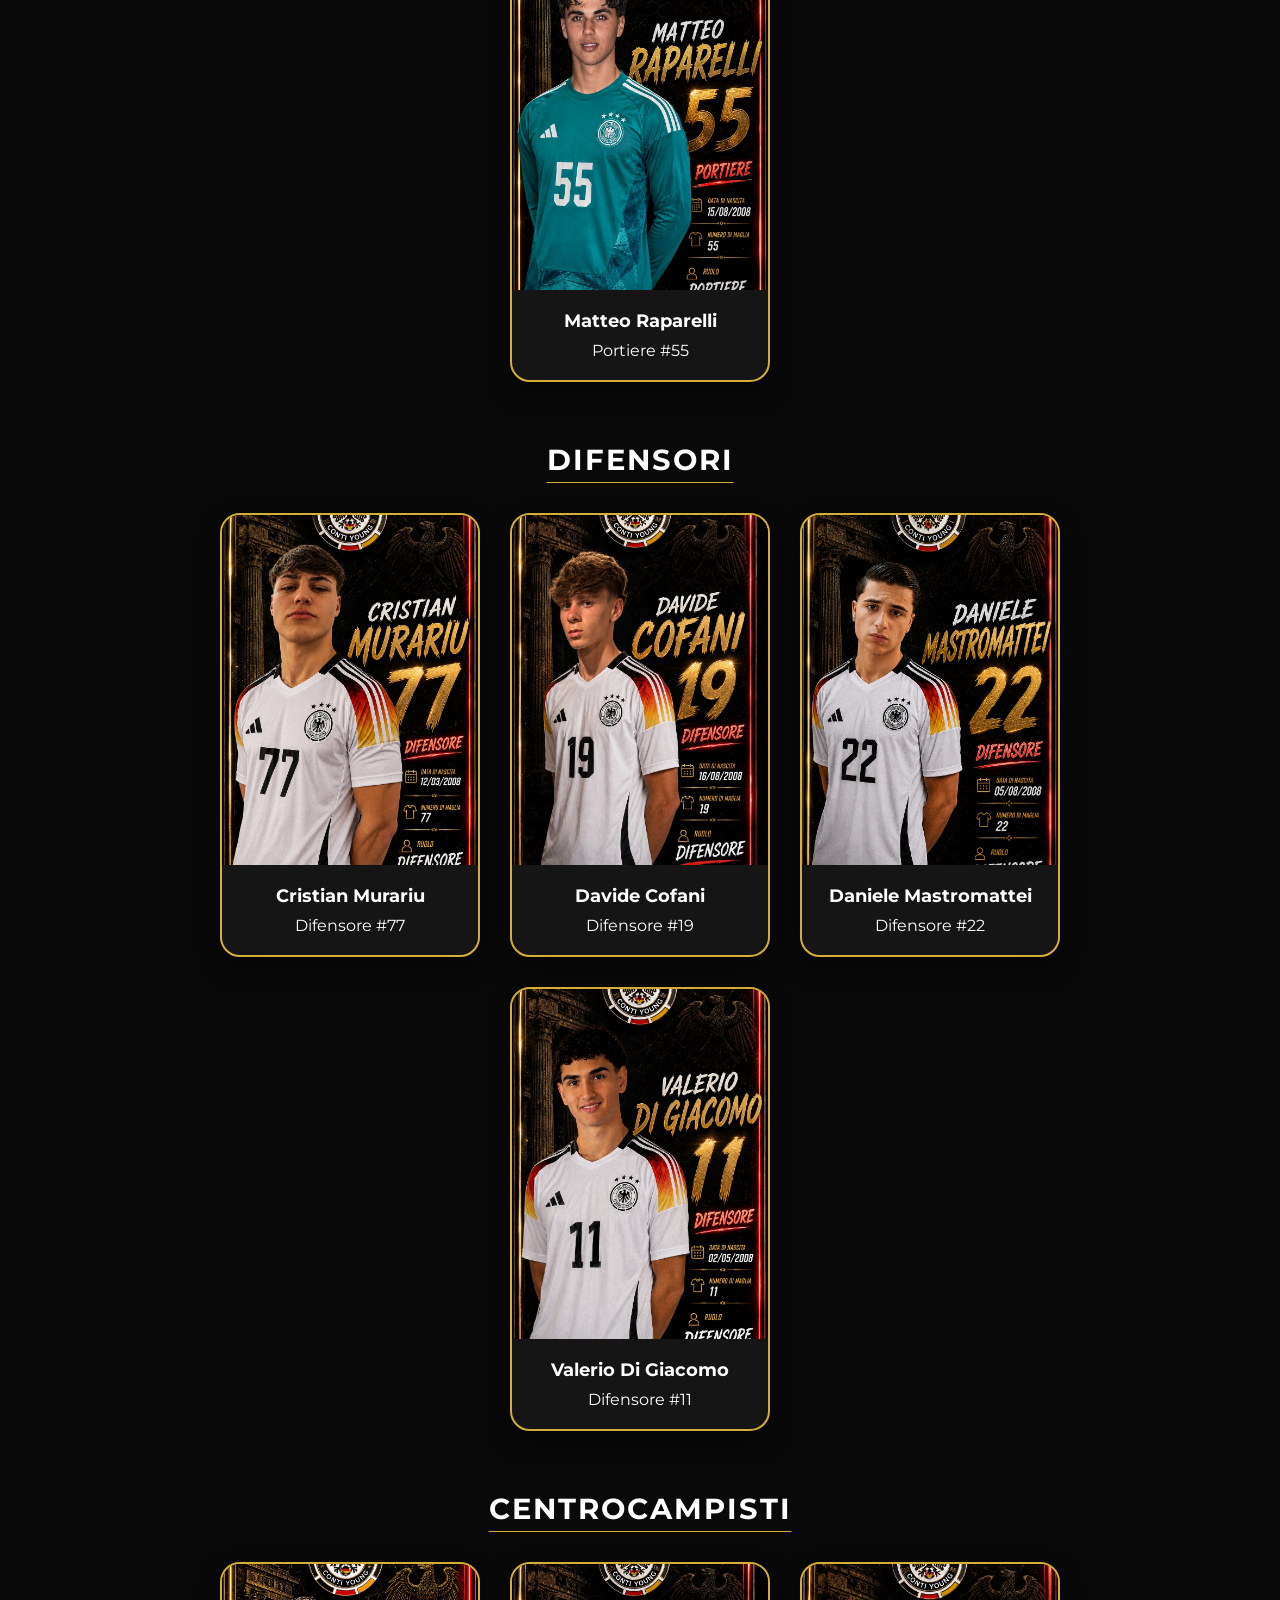
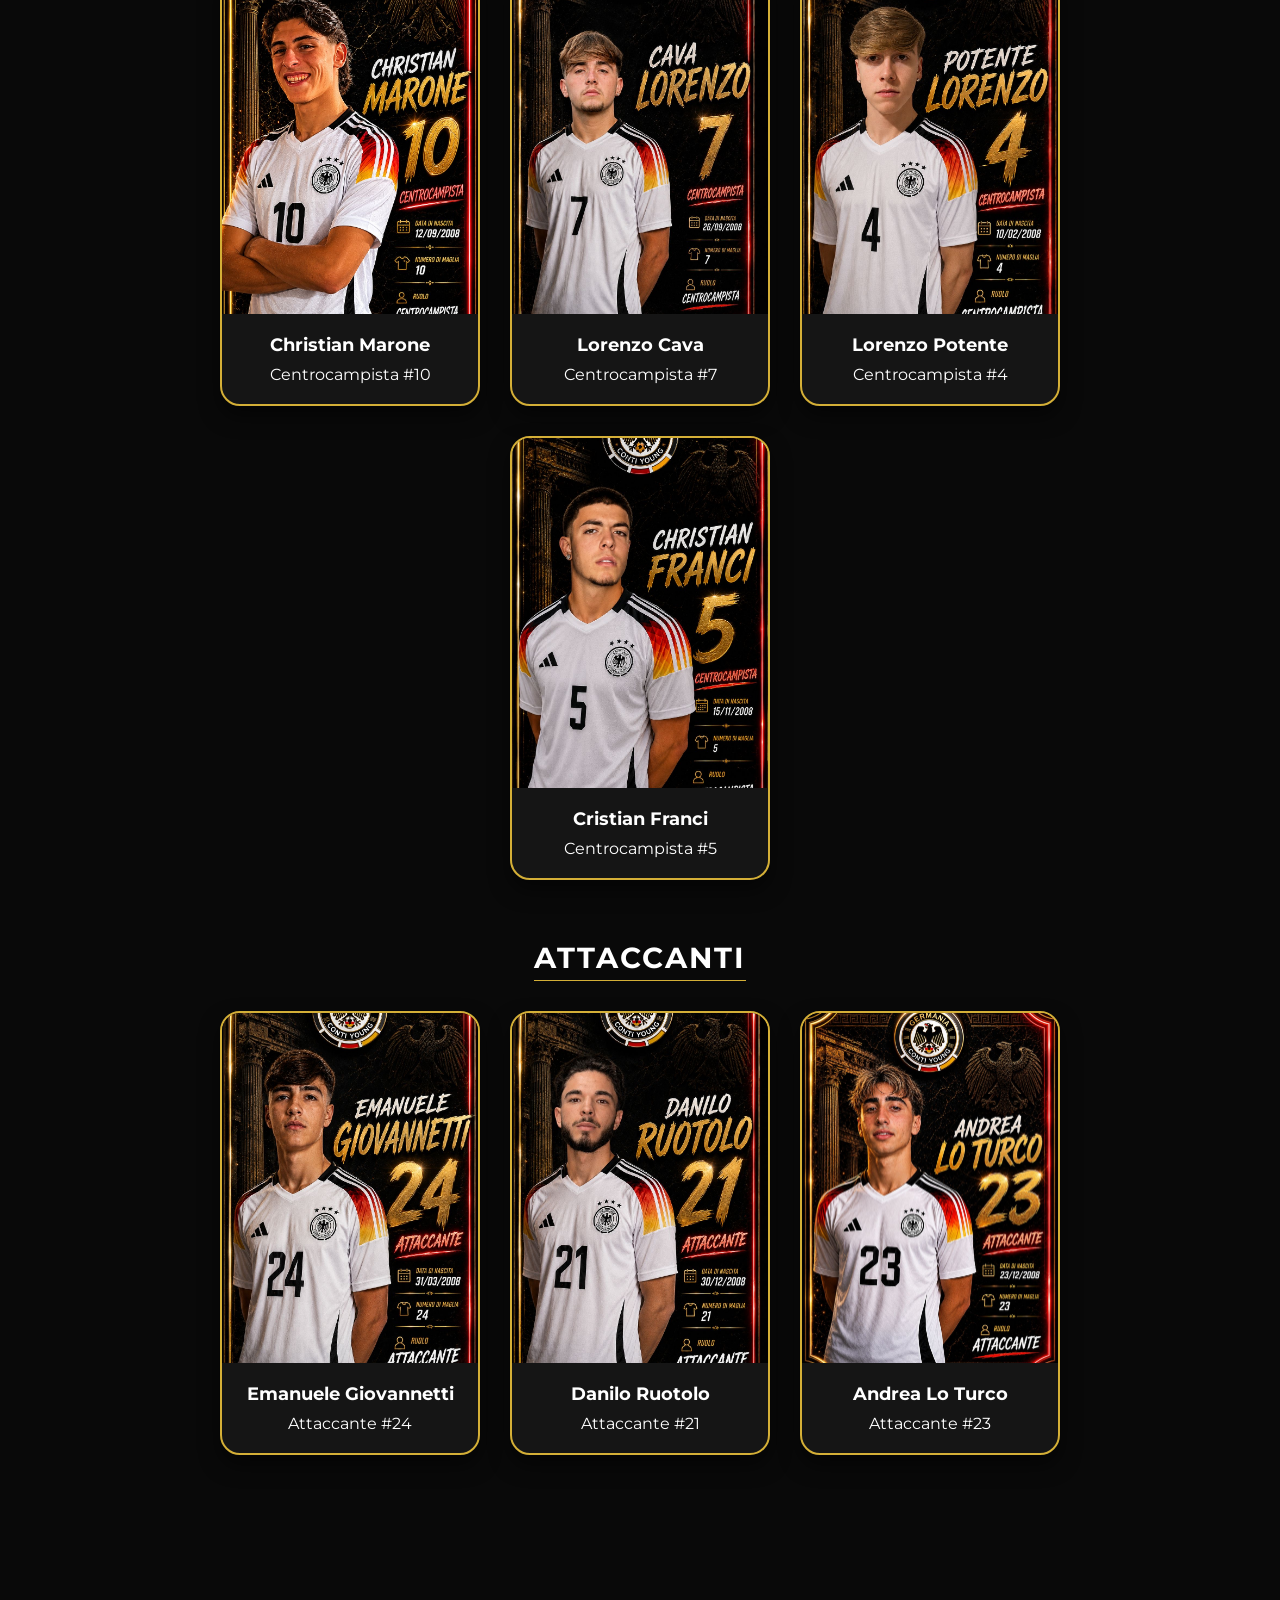
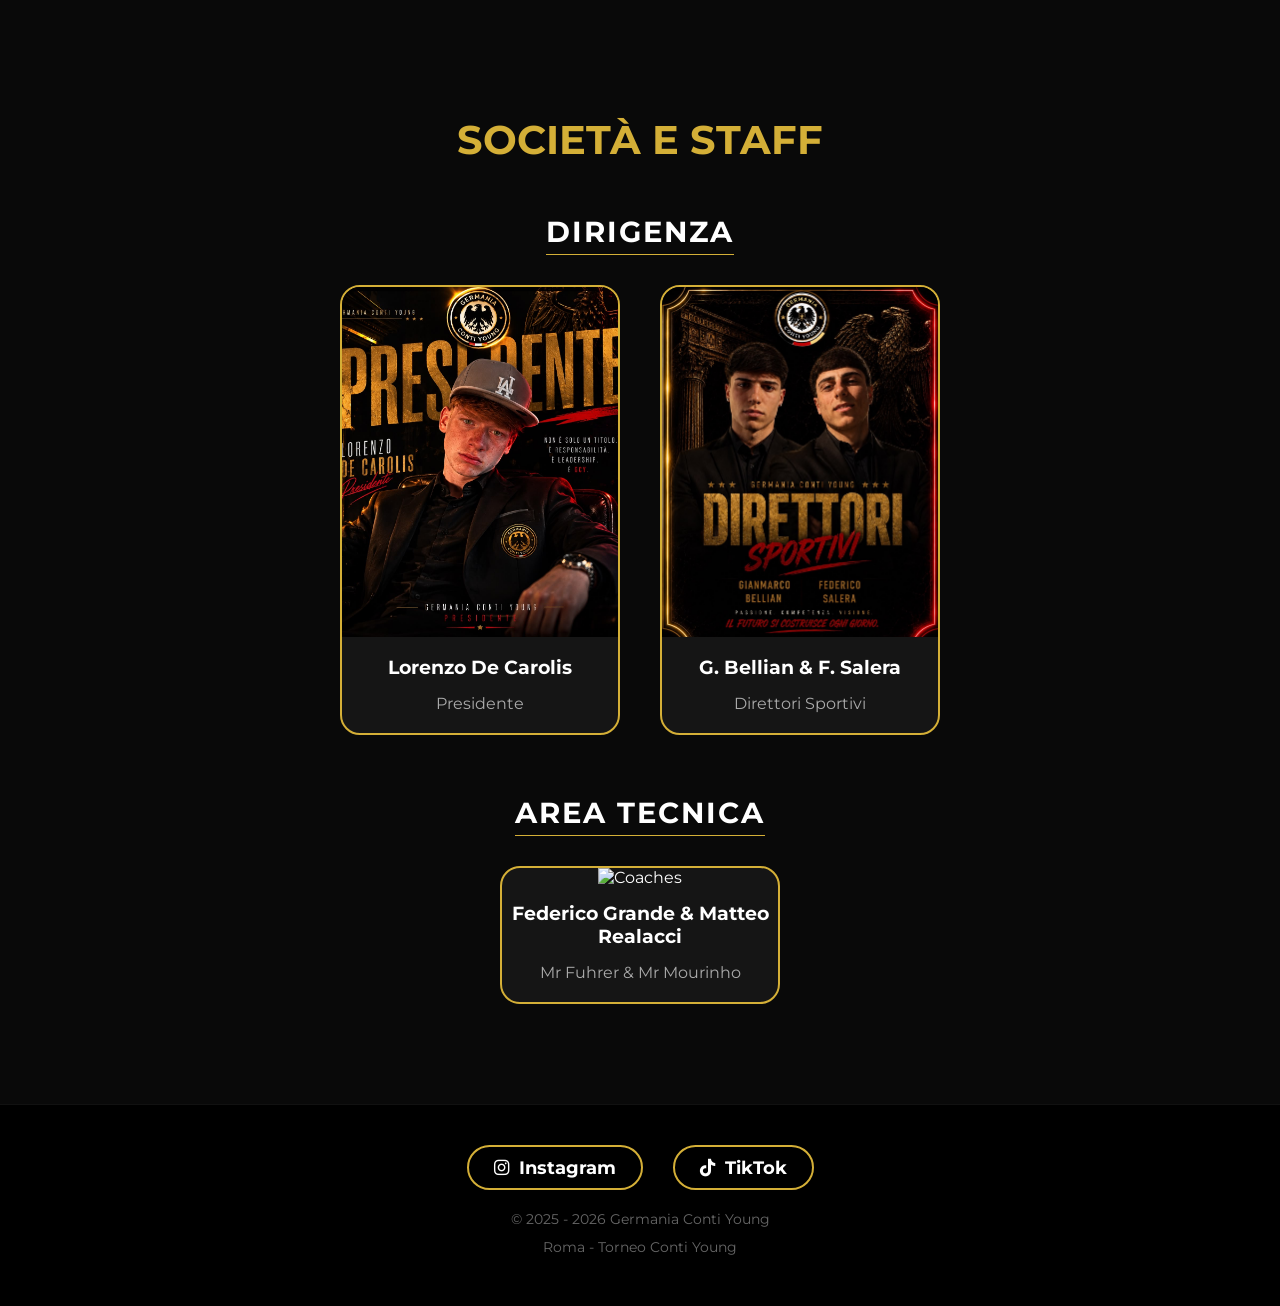
==== commit 1842d7e8: "Add files via upload" ====
--- a/index.html
+++ b/index.html
@@ -6,7 +6,7 @@
     <meta name="viewport" content="width=1200">
     <title>Germania Conti Young</title>
     <meta name="description" content="Strumento online per la gestione e il calcolo dei conti per i tornei della Germania Conti Young di Roma. Scopri la rosa ufficiale, la classifica e lo staff.">
-    <link rel="icon" type="image/png" href="favicon.png">
+    <link rel="icon" type="image/png" href="favicon.png" sizes="512x512">
     <link rel="apple-touch-icon" href="favicon.png">
     <link rel="stylesheet" href="https://cdnjs.cloudflare.com/ajax/libs/font-awesome/6.4.2/css/all.min.css">
     <link rel="stylesheet" href="style.css">
@@ -23,7 +23,7 @@
         <ul>
             <li><a href="#home">Home</a></li>
             <li><a href="#team">Team</a></li>
-            <li><a href="#staff">Staff</a></li>
+            <li><a href="#staff">Staff</a></li> 
             <li class="dropdown">
                 <a class="dropbtn">Amichevole</a>
                 <div class="dropdown-content">
@@ -33,7 +33,7 @@
             <li><a href="campo.html">Campo Allenamento</a></li>
             <li><a href="calendario.html">Calendario</a></li>
             <li><a href="classifica.html">Classifica</a></li>
-            <li><a href="convocazioni.html">Convocazioni</a></li>
+            <li><a href="mondiale.html">Mondiale</a></li>
             <li><a href="videogol.html">Video Gol</a></li>
             <li class="nav-social">
                 <a href="https://www.instagram.com/germania_torneicontiyoung?utm_source=qr" target="_blank" aria-label="Instagram"><i class="fab fa-instagram"></i></a>
--- a/style.css
+++ b/style.css
@@ -391,4 +391,28 @@
 
 footer p {
     margin-bottom: 10px;
+}
+
+/* ==========================================
+   BOTTONI DI RITORNO
+   ========================================== */
+
+.back-btn {
+    display: inline-block;
+    margin-top: 40px;
+    padding: 12px 30px;
+    background: transparent;
+    border: 2px solid #d4af37;
+    color: white;
+    text-decoration: none;
+    font-weight: 700;
+    border-radius: 50px;
+    transition: 0.3s;
+    cursor: pointer;
+}
+
+.back-btn:hover {
+    background: #d4af37;
+    color: black;
+    box-shadow: 0 0 15px rgba(212,175,55,0.4);
 }
